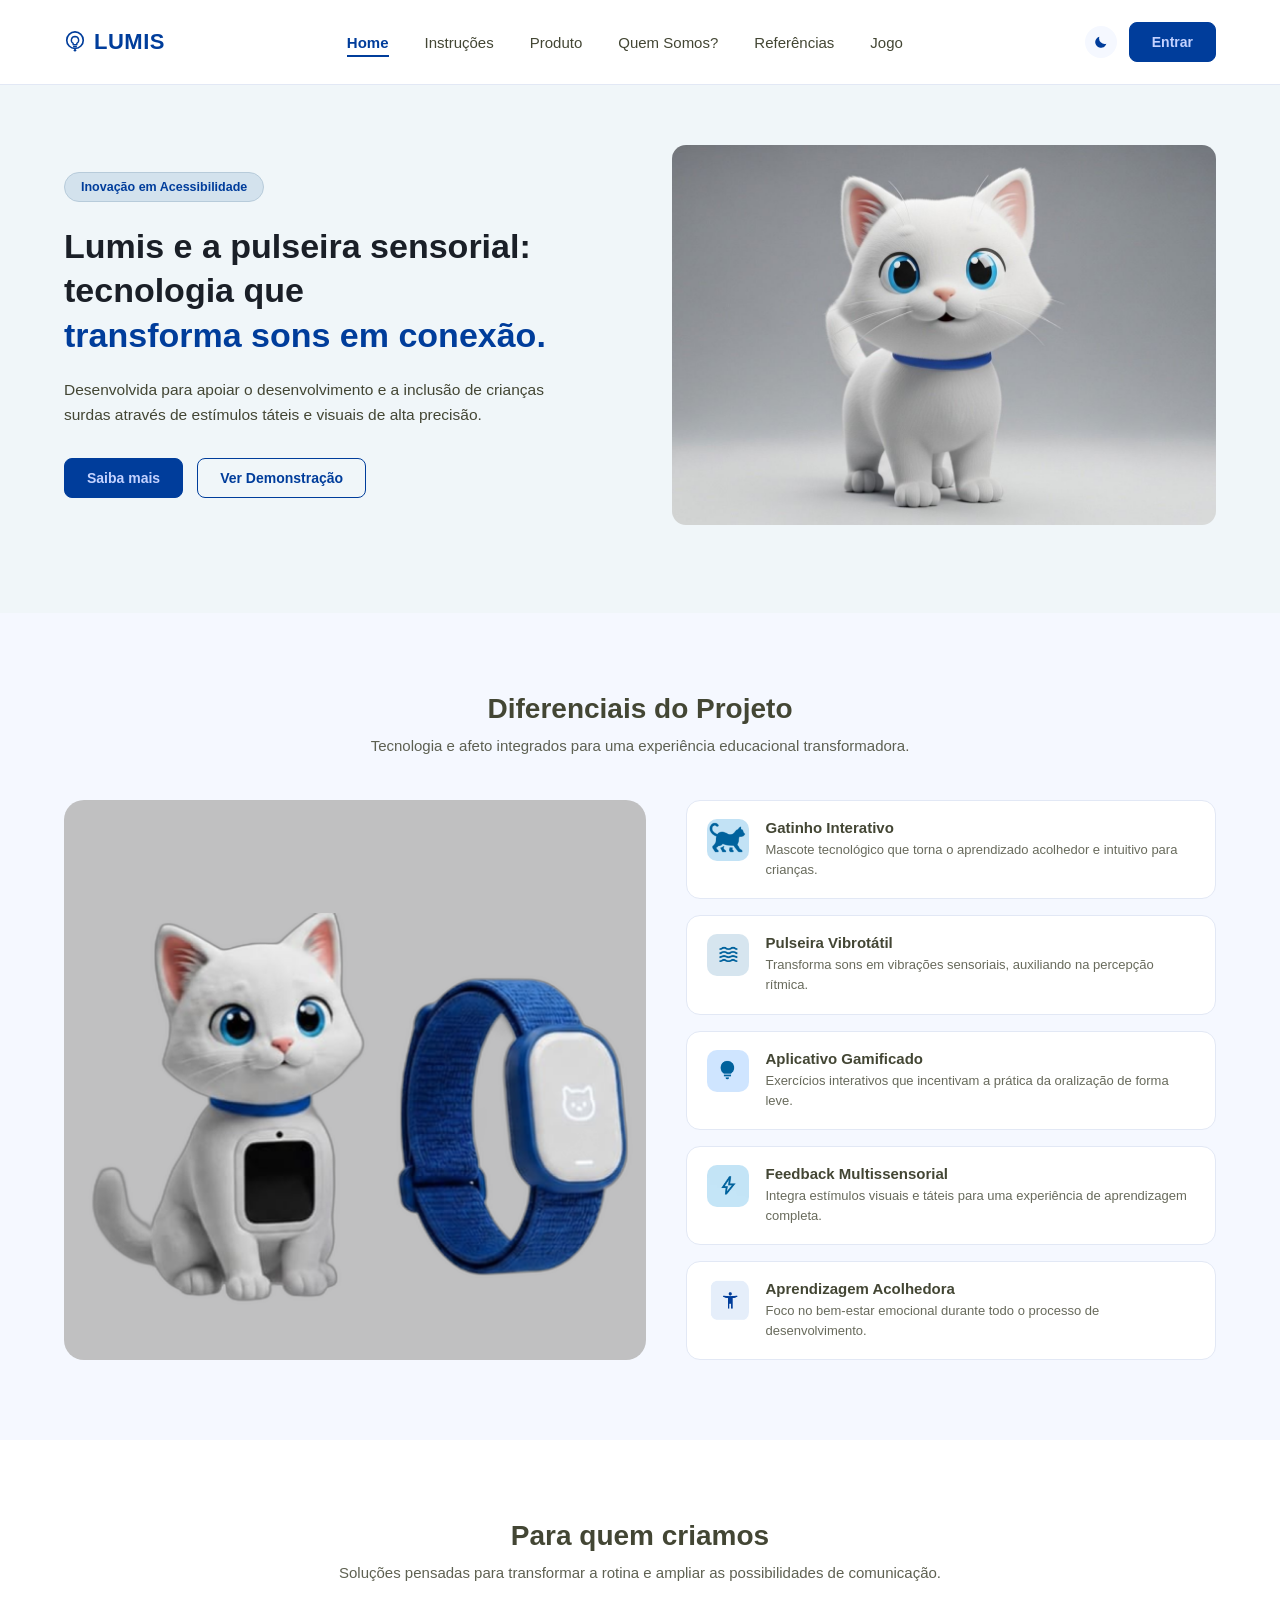
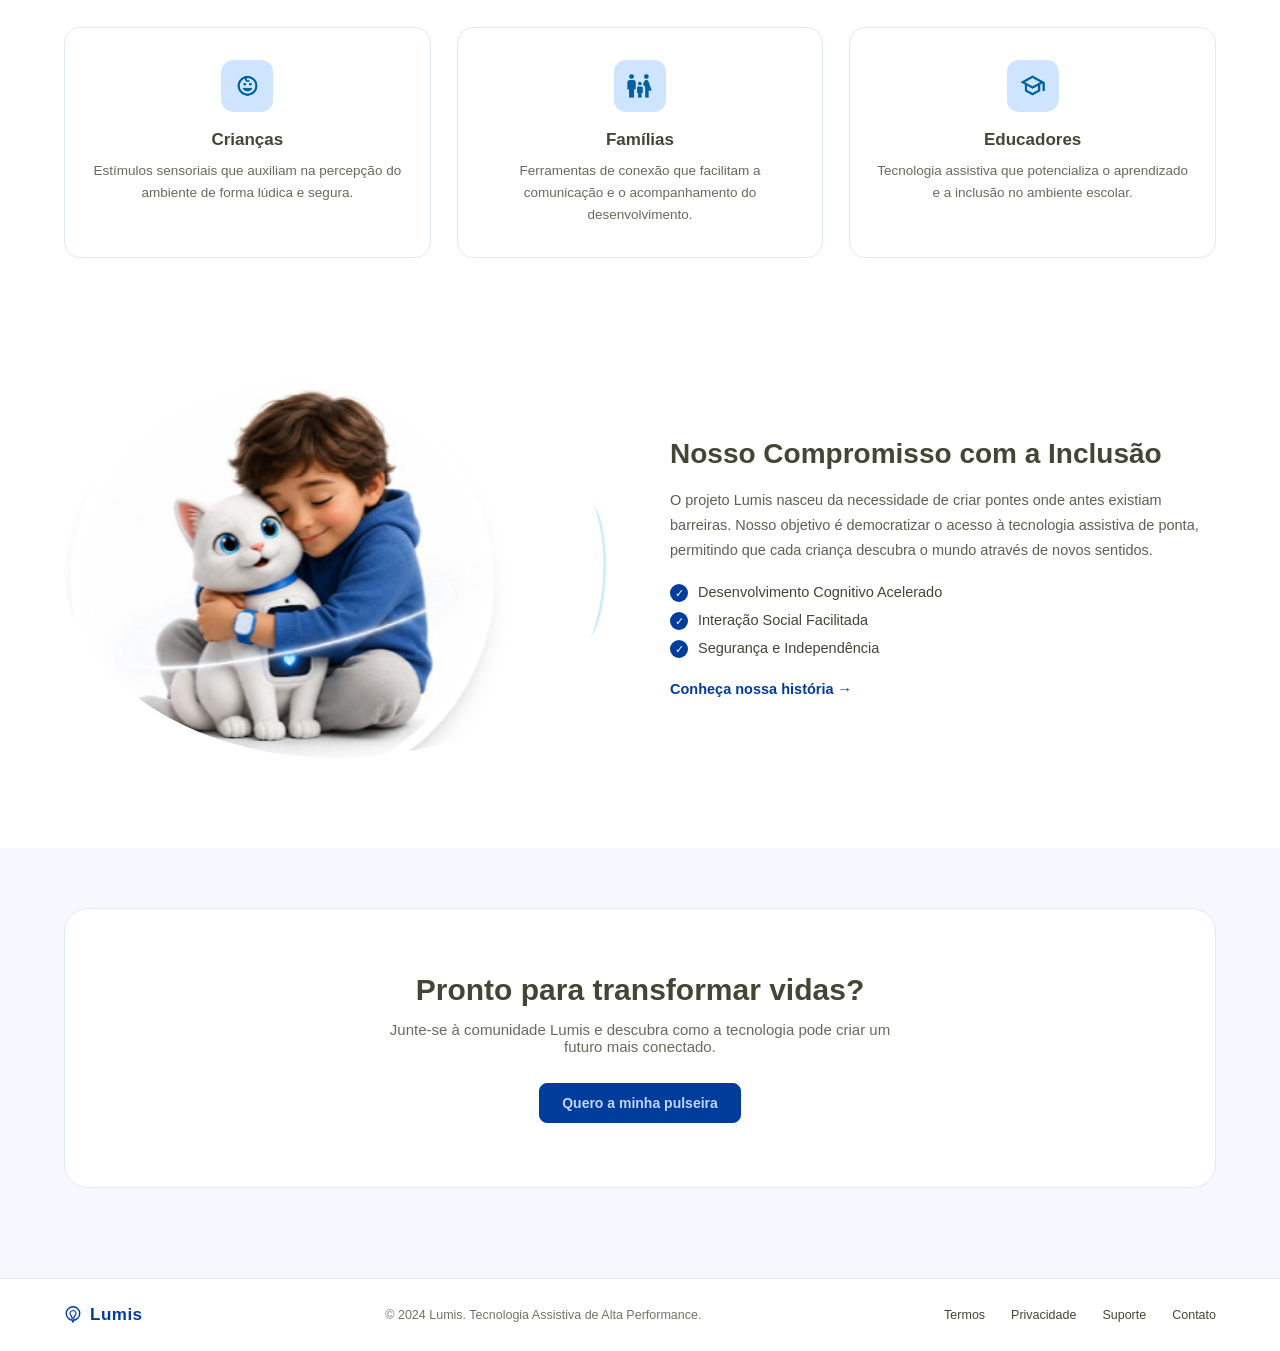
==== index.html @ ec19df39 "Criação da página de jogo na versão clara" ====
<!DOCTYPE html>
<html lang="pt-BR">
<head>
<meta charset="UTF-8">
<meta name="viewport" content="width=device-width, initial-scale=1.0">
<title>LUMIS — Home</title>
<link rel="stylesheet" href="style.css">
<script src="produto-claro.js"></script>
</head>
<body>
<div class="page">

  <nav>
    <a href="index.html" class="logo">
      <svg class="logo-pin" width="22" height="22" viewBox="0 0 24 24" fill="none" xmlns="http://www.w3.org/2000/svg">
        <circle cx="12" cy="10" r="9" stroke="currentColor" stroke-width="1.8"/>
        <path d="M12 6a4 4 0 0 0-2 7.46V15h4v-1.54A4 4 0 0 0 12 6z" stroke="currentColor" stroke-width="1.5" stroke-linejoin="round"/>
        <path d="M10.5 17h3" stroke="currentColor" stroke-width="1.5" stroke-linecap="round"/>
        <circle cx="12" cy="21" r="1.4" fill="currentColor"/>
      </svg>
      LUMIS
    </a>
    <ul class="nav-links">
      <li><a href="index.html" class="active">Home</a></li>
      <li><a href="./instrucoes-claro.html">Instruções</a></li>
      <li><a href="./produto-m-claro.html">Produto</a></li>
      <li><a href="./quem-somos-claro.html">Quem Somos?</a></li>
      <li><a href="./referencias-claro.html">Referências</a></li>
      <li><a href="./jogo-claro.html">Jogo</a></li>
    </ul>

    <div class="nav-actions">
      <a class="theme-toggle" href="index-escuro.html" aria-label="Ver versão escura">
        <svg width="16" height="16" viewBox="0 0 24 24" fill="none" xmlns="http://www.w3.org/2000/svg">
          <path d="M20 14.5A8.5 8.5 0 0 1 9.5 4a8.5 8.5 0 1 0 10.5 10.5Z" fill="currentColor"/>
        </svg>
      </a>

      <a href="#" class="btn btn-primary btn-desktop-only">Entrar</a>

      <!-- Botão hambúrguer — só aparece em telas mobile -->
      <button class="menu-btn" id="menuBtn" aria-label="Abrir menu">
        <span></span>
        <span></span>
        <span></span>
      </button>
    </div>
  </nav>

  <!-- HERO -->
  <section class="hero">
    <div class="hero-copy">
      <span class="badge">Inovação em Acessibilidade</span>
      <h1>Lumis e a pulseira sensorial: tecnologia que <br><span class="text-azul">transforma sons em conexão.</span></h1>
      <p>Desenvolvida para apoiar o desenvolvimento e a inclusão de crianças surdas através de estímulos táteis e visuais de alta precisão.</p>
      <div class="hero-actions">
        <a href="#" class="btn btn-primary">Saiba mais</a>
        <a href="#" class="btn btn-outline">Ver Demonstração</a>
      </div>
    </div>
    <div class="hero-image img-placeholder"><img src="./images/gato.jpeg" alt=""></div>
  </section>

  <!-- DIFERENCIAIS -->
  <section class="section-diferenciais">
    <div class="section-head">
      <h2>Diferenciais do Projeto</h2>
      <p>Tecnologia e afeto integrados para uma experiência educacional transformadora.</p>
    </div>
    <div class="diferenciais-grid">
      <div class="diferenciais-image img-placeholder"><img src="./images/gato-relogio-mais-fundo.png" alt=""></div>
      <div class="diferenciais-list">
        <div class="feature-card">
          <div class="feature-icon img-placeholder"><img src="./images/icone-gato.png" alt=""></div>
          <div>
            <h3>Gatinho Interativo</h3>
            <p>Mascote tecnológico que torna o aprendizado acolhedor e intuitivo para crianças.</p>
          </div>
        </div>
        <div class="feature-card">
          <div class="feature-icon img-placeholder"><img src="./images/icone-ondas.png" alt=""></div>
          <div>
            <h3>Pulseira Vibrotátil</h3>
            <p>Transforma sons em vibrações sensoriais, auxiliando na percepção rítmica.</p>
          </div>
        </div>
        <div class="feature-card">
          <div class="feature-icon img-placeholder"><img src="./images/icone-lampada.png" alt=""></div>
          <div>
            <h3>Aplicativo Gamificado</h3>
            <p>Exercícios interativos que incentivam a prática da oralização de forma leve.</p>
          </div>
        </div>
        <div class="feature-card">
          <div class="feature-icon img-placeholder"><img src="./images/icone-raio.png" alt=""></div>
          <div>
            <h3>Feedback Multissensorial</h3>
            <p>Integra estímulos visuais e táteis para uma experiência de aprendizagem completa.</p>
          </div>
        </div>
        <div class="feature-card">
          <div class="feature-icon img-placeholder"><img src="./images/pessoa" alt=""></div>
          <div>
            <h3>Aprendizagem Acolhedora</h3>
            <p>Foco no bem-estar emocional durante todo o processo de desenvolvimento.</p>
          </div>
        </div>
      </div>
    </div>
  </section>

  <!-- PARA QUEM CRIAMOS -->
  <section class="section-audiencia">
    <div class="section-head">
      <h2>Para quem criamos</h2>
      <p>Soluções pensadas para transformar a rotina e ampliar as possibilidades de comunicação.</p>
    </div>
    <div class="audiencia-grid">
      <div class="audiencia-card">
        <div class="audiencia-icon img-placeholder"><img src="./images/icone-bebe.png" alt=""></div>
        <h3>Crianças</h3>
        <p>Estímulos sensoriais que auxiliam na percepção do ambiente de forma lúdica e segura.</p>
      </div>
      <div class="audiencia-card">
        <div class="audiencia-icon img-placeholder"><img src="./images/icone-familia.png" alt=""></div>
        <h3>Famílias</h3>
        <p>Ferramentas de conexão que facilitam a comunicação e o acompanhamento do desenvolvimento.</p>
      </div>
      <div class="audiencia-card">
        <div class="audiencia-icon img-placeholder"><img src="./images/icone-formatura.png" alt=""></div>
        <h3>Educadores</h3>
        <p>Tecnologia assistiva que potencializa o aprendizado e a inclusão no ambiente escolar.</p>
      </div>
    </div>
  </section>

  <!-- COMPROMISSO -->
  <section class="section-compromisso">
    <div class="compromisso-image img-placeholder"><img src="./images/crianca-gato-robo.png" alt=""></div>
    <div class="compromisso-copy">
      <h2>Nosso Compromisso com a Inclusão</h2>
      <p>O projeto Lumis nasceu da necessidade de criar pontes onde antes existiam barreiras. Nosso objetivo é democratizar o acesso à tecnologia assistiva de ponta, permitindo que cada criança descubra o mundo através de novos sentidos.</p>
      <ul class="checklist">
        <li>Desenvolvimento Cognitivo Acelerado</li>
        <li>Interação Social Facilitada</li>
        <li>Segurança e Independência</li>
      </ul>
      <a href="#" class="link-seta">Conheça nossa história →</a>
    </div>
  </section>

  <!-- CTA -->
  <section class="section-cta-wrap">
    <div class="cta-card">
      <h2>Pronto para transformar vidas?</h2>
      <p>Junte-se à comunidade Lumis e descubra como a tecnologia pode criar um futuro mais conectado.</p>
      <a href="#" class="btn btn-primary">Quero a minha pulseira</a>
    </div>
  </section>

  <footer>
    <div class="footer-left">
      <div class="logo">
        <svg class="logo-pin" width="18" height="18" viewBox="0 0 24 24" fill="none" xmlns="http://www.w3.org/2000/svg">
          <circle cx="12" cy="10" r="9" stroke="currentColor" stroke-width="1.8"/>
          <path d="M12 6a4 4 0 0 0-2 7.46V15h4v-1.54A4 4 0 0 0 12 6z" stroke="currentColor" stroke-width="1.5" stroke-linejoin="round"/>
          <path d="M10.5 17h3" stroke="currentColor" stroke-width="1.5" stroke-linecap="round"/>
          <circle cx="12" cy="21" r="1.4" fill="currentColor"/>
        </svg>
        Lumis
      </div>
    </div>
    <div class="footer-center">© 2024 Lumis. Tecnologia Assistiva de Alta Performance.</div>
    <ul class="footer-links">
      <li><a href="#">Termos</a></li>
      <li><a href="#">Privacidade</a></li>
      <li><a href="#">Suporte</a></li>
      <li><a href="#">Contato</a></li>
    </ul>
  </footer>

  <!-- ===== MENU MOBILE (DRAWER) — só é usado/visível em telas estreitas ===== -->
  <div class="drawer-overlay" id="drawerOverlay">
    <aside class="drawer">
      <div class="drawer-header">
        <div class="logo">
          <svg class="logo-pin" width="20" height="20" viewBox="0 0 24 24" fill="none" xmlns="http://www.w3.org/2000/svg">
            <circle cx="12" cy="10" r="9" stroke="currentColor" stroke-width="1.8"/>
            <path d="M12 6a4 4 0 0 0-2 7.46V15h4v-1.54A4 4 0 0 0 12 6z" stroke="currentColor" stroke-width="1.5" stroke-linejoin="round"/>
            <path d="M10.5 17h3" stroke="currentColor" stroke-width="1.5" stroke-linecap="round"/>
            <circle cx="12" cy="21" r="1.4" fill="currentColor"/>
          </svg>
          LUMIS
        </div>
        <button class="drawer-close" id="drawerClose" aria-label="Fechar menu">
          <svg width="18" height="18" viewBox="0 0 24 24" fill="none" xmlns="http://www.w3.org/2000/svg">
            <path d="M6 6l12 12M18 6L6 18" stroke="currentColor" stroke-width="2" stroke-linecap="round"/>
          </svg>
        </button>
      </div>

      <nav class="drawer-nav">
        <a href="index.html" class="drawer-link active">
          <span class="drawer-icon"><svg width="18" height="18" viewBox="0 0 24 24" fill="none" xmlns="http://www.w3.org/2000/svg">
            <path d="M3 11l9-7 9 7" stroke="currentColor" stroke-width="1.6" stroke-linecap="round" stroke-linejoin="round"/>
            <path d="M5 10v9a1 1 0 0 0 1 1h4v-6h4v6h4a1 1 0 0 0 1-1v-9" stroke="currentColor" stroke-width="1.6" stroke-linecap="round" stroke-linejoin="round"/>
          </svg></span>
          <span class="drawer-text">Home</span>
        </a>
        <a href="./instrucoes-claro.html" class="drawer-link">
          <span class="drawer-icon"><svg width="18" height="18" viewBox="0 0 24 24" fill="none" xmlns="http://www.w3.org/2000/svg">
            <path d="M14.5 2H6a2 2 0 0 0-2 2v16a2 2 0 0 0 2 2h12a2 2 0 0 0 2-2V7.5z" stroke="currentColor" stroke-width="1.6" stroke-linecap="round" stroke-linejoin="round"/>
            <path d="M14 2v6h6" stroke="currentColor" stroke-width="1.6" stroke-linecap="round" stroke-linejoin="round"/>
            <path d="M8 13h8M8 17h8" stroke="currentColor" stroke-width="1.6" stroke-linecap="round"/>
          </svg></span>
          <span class="drawer-text">Instruções</span>
        </a>
        <a href="./produto-m-claro.html" class="drawer-link">
          <span class="drawer-icon"><svg width="18" height="18" viewBox="0 0 24 24" fill="none" xmlns="http://www.w3.org/2000/svg">
            <path d="M21 8l-9-5-9 5 9 5 9-5z" stroke="currentColor" stroke-width="1.6" stroke-linecap="round" stroke-linejoin="round"/>
            <path d="M3 8v8l9 5 9-5V8" stroke="currentColor" stroke-width="1.6" stroke-linecap="round" stroke-linejoin="round"/>
            <path d="M12 13v8" stroke="currentColor" stroke-width="1.6" stroke-linecap="round"/>
          </svg></span>
          <span class="drawer-text">Produto</span>
        </a>
        <a href="./quem-somos-claro.html" class="drawer-link">
          <span class="drawer-icon"><svg width="18" height="18" viewBox="0 0 24 24" fill="none" xmlns="http://www.w3.org/2000/svg">
            <circle cx="9" cy="8" r="3" stroke="currentColor" stroke-width="1.6"/>
            <path d="M3.5 20a5.5 5.5 0 0 1 11 0" stroke="currentColor" stroke-width="1.6" stroke-linecap="round"/>
            <path d="M16 8.5a2.5 2.5 0 1 0 0-5" stroke="currentColor" stroke-width="1.6" stroke-linecap="round"/>
            <path d="M15 13.2c2.4.4 4.2 1.8 4.5 4.3" stroke="currentColor" stroke-width="1.6" stroke-linecap="round"/>
          </svg></span>
          <span class="drawer-text">Quem somos?</span>
        </a>
        <a href="./referencias-claro.html" class="drawer-link">
          <span class="drawer-icon"><svg width="18" height="18" viewBox="0 0 24 24" fill="none" xmlns="http://www.w3.org/2000/svg">
            <path d="M12 6c-1.8-1.2-4.2-1.5-6-1v13c1.8-.5 4.2-.2 6 1 1.8-1.2 4.2-1.5 6-1V5c-1.8-.5-4.2-.2-6 1z" stroke="currentColor" stroke-width="1.6" stroke-linejoin="round"/>
            <path d="M12 6v13" stroke="currentColor" stroke-width="1.6"/>
          </svg></span>
          <span class="drawer-text">Referências</span>
        </a>
        <a href="./jogo-claro.html" class="drawer-link">
          <span class="drawer-icon"><svg width="18" height="18" viewBox="0 0 24 24" fill="none" xmlns="http://www.w3.org/2000/svg">
            <path d="M17.32 5H6.68a4 4 0 0 0-3.978 3.59c-.006.052-.01.101-.017.152C2.604 9.416 2 14.456 2 16a3 3 0 0 0 3 3c1 0 1.5-.5 2-1l1.414-1.414A2 2 0 0 1 9.828 16h4.344a2 2 0 0 1 1.414.586L17 18c.5.5 1 1 2 1a3 3 0 0 0 3-3c0-1.545-.604-6.584-.685-7.258-.007-.05-.011-.1-.017-.151A4 4 0 0 0 17.32 5z" stroke="currentColor" stroke-width="1.6" stroke-linecap="round" stroke-linejoin="round"/>
            <path d="M6 12h4M8 10v4" stroke="currentColor" stroke-width="1.6" stroke-linecap="round"/>
            <circle cx="15" cy="13" r="0.8" fill="currentColor"/>
            <circle cx="18" cy="11" r="0.8" fill="currentColor"/>
          </svg></span>
          <span class="drawer-text">Jogo</span>
        </a>
      </nav>

      <div class="drawer-footer">
        <a href="#" class="drawer-link drawer-entrar">
          <span class="drawer-icon"><svg width="18" height="18" viewBox="0 0 24 24" fill="none" xmlns="http://www.w3.org/2000/svg">
            <path d="M13 4h5a2 2 0 0 1 2 2v12a2 2 0 0 1-2 2h-5" stroke="currentColor" stroke-width="1.6" stroke-linecap="round" stroke-linejoin="round"/>
            <path d="M11 8l4 4-4 4M15 12H3" stroke="currentColor" stroke-width="1.6" stroke-linecap="round" stroke-linejoin="round"/>
          </svg></span>
          <span class="drawer-text">Entrar</span>
        </a>
      </div>
    </aside>
  </div>

</div>

<script src="home-claro.js"></script>
</body>
</html>
---- style.css ----
:root{
  --azul: #003D9B;
  --azul-hero: #00629D;
  --cinza: #434634;
  --preto: #1A1F27;
  --branco: #FFFFFF;
  --azul-claro: #C4D2FF;
  --bg-suave: #F5F8FF;
  --bg-badge: #D3E2ED;
  --borda: #E2E8F5;
}

* { box-sizing: border-box; margin: 0; padding: 0; }

body {
  font-family: 'Segoe UI', 'Helvetica Neue', Arial, sans-serif;
  color: var(--cinza);
  background: var(--branco);
  -webkit-font-smoothing: antialiased;
}

.header-actions { display: flex; align-items: center; gap: 10px; }

.theme-toggle {
  width: 32px;
  height: 32px;
  border-radius: 50%;
  background: var(--bg-suave);
  color: var(--azul);
  display: flex;
  align-items: center;
  justify-content: center;
  transition: transform 0.15s ease, background 0.15s ease;
}
.theme-toggle:hover { background: var(--bg-badge); }
.theme-toggle:active { transform: scale(0.92); }

.page { max-width: 1440px; margin: 0 auto; }

a { text-decoration: none; color: inherit; }

/* ---------- NAV ---------- */
nav {
  display: flex;
  align-items: center;
  justify-content: space-between;
  padding: 22px 64px;
  border-bottom: 1px solid var(--borda);
}
.logo {
  display: flex;
  align-items: center;
  gap: 8px;
  font-size: 22px;
  font-weight: 800;
  color: var(--azul);
  letter-spacing: 0.5px;
}
.logo-pin { color: var(--azul); flex-shrink: 0; }
.nav-links {
  display: flex;
  gap: 36px;
  list-style: none;
  font-size: 15px;
  color: var(--cinza);
}
.nav-links li a { padding-bottom: 4px; }
.nav-links li a.active {
  color: var(--azul);
  border-bottom: 2px solid var(--azul);
  font-weight: 600;
}

.nav-actions { display: flex; align-items: center; gap: 12px; }

.btn {
  display: inline-block;
  padding: 11px 22px;
  border-radius: 8px;
  font-size: 14px;
  font-weight: 600;
  cursor: pointer;
  border: 1.5px solid var(--azul);
  transition: opacity .15s ease;
}
.btn:hover { opacity: .85; }
.btn-primary { background: var(--azul); color: var(--azul-claro); }
.btn-outline { background: transparent; color: var(--azul); }

/* ---------- BOTÃO HAMBÚRGUER (mobile) ---------- */
.menu-btn {
  display: none;
  width: 36px;
  height: 36px;
  background: transparent;
  border: none;
  cursor: pointer;
  flex-direction: column;
  align-items: center;
  justify-content: center;
  gap: 4px;
}
.menu-btn span { width: 22px; height: 2px; background: var(--cinza); border-radius: 2px; }

/* ---------- IMAGE PLACEHOLDER ---------- */
.img-placeholder {
  background: repeating-linear-gradient(
    45deg, #EEF2FB, #EEF2FB 10px, #E4E9F7 10px, #E4E9F7 20px
  );
  border: 1.5px dashed #B8C4E6;
  border-radius: 14px;
  display: flex;
  align-items: center;
  justify-content: center;
  color: #8496C4;
  font-size: 13px;
  font-weight: 600;
  text-align: center;
  padding: 10px;
}
.img-placeholder:has(img) { border: none; background: none; padding: 0; }
.img-placeholder img {
  width: 100%;
  height: 100%;
  object-fit: cover;
  border-radius: inherit;
  display: block;
}

/* ---------- HERO ---------- */
.hero {
  display: flex;
  align-items: center;
  gap: 64px;
  padding: 60px 64px 88px;
  background: color-mix(in srgb, var(--azul-hero) 6%, white);
}
.hero-copy { flex: 1; }
.badge {
  display: inline-block;
  background: var(--bg-badge);
  color: var(--azul);
  border: 1px solid #B7CBDA;
  font-size: 12.5px;
  font-weight: 600;
  padding: 7px 16px;
  border-radius: 999px;
  margin-bottom: 22px;
}
.hero-copy h1 {
  font-size: 34px;
  line-height: 1.3;
  color: var(--preto);
  font-weight: 800;
  margin-bottom: 20px;
}
.hero-copy h1 .text-azul { color: var(--azul); }
.hero-copy p {
  font-size: 15.5px;
  line-height: 1.65;
  color: var(--cinza);
  max-width: 480px;
  margin-bottom: 30px;
}
.hero-actions { display: flex; gap: 14px; }
.hero-image { flex: 1; height: 380px; }

/* ---------- SECTION HEAD (shared) ---------- */
.section-head { text-align: center; max-width: 620px; margin: 0 auto 46px; }
.section-head h2 {
  font-size: 28px;
  font-weight: 800;
  color: var(--cinza);
  margin-bottom: 12px;
}
.section-head p { font-size: 15px; color: var(--cinza); opacity: .85; }

/* ---------- DIFERENCIAIS ---------- */
.section-diferenciais { padding: 80px 64px; background: var(--bg-suave); }
.diferenciais-grid {
  display: grid;
  grid-template-columns: 1.1fr 1fr;
  gap: 40px;
  align-items: stretch;
}
.diferenciais-image { border-radius: 20px; min-height: 480px; }
.diferenciais-list { display: flex; flex-direction: column; gap: 16px; }
.feature-card {
  display: flex;
  gap: 16px;
  align-items: flex-start;
  background: var(--branco);
  border: 1px solid var(--borda);
  border-radius: 14px;
  padding: 18px 20px;
}
.feature-icon {
  width: 42px;
  height: 42px;
  border-radius: 10px;
  flex-shrink: 0;
  font-size: 8px;
}
.feature-card h3 { font-size: 15px; color: var(--cinza); font-weight: 700; margin-bottom: 4px; }
.feature-card p { font-size: 13px; color: var(--cinza); opacity: .8; line-height: 1.55; }

/* ---------- AUDIENCIA ---------- */
.section-audiencia { padding: 80px 64px; }
.audiencia-grid {
  display: grid;
  grid-template-columns: repeat(3, 1fr);
  gap: 26px;
}
.audiencia-card {
  border: 1px solid var(--borda);
  border-radius: 16px;
  padding: 32px 26px;
  text-align: center;
}
.audiencia-icon {
  width: 52px;
  height: 52px;
  border-radius: 12px;
  margin: 0 auto 18px;
  font-size: 8px;
}
.audiencia-card h3 { font-size: 17px; color: var(--cinza); font-weight: 700; margin-bottom: 10px; }
.audiencia-card p { font-size: 13.5px; color: var(--cinza); opacity: .8; line-height: 1.6; }

/* ---------- COMPROMISSO ---------- */
.section-compromisso {
  display: flex;
  align-items: center;
  gap: 60px;
  padding: 40px 64px 90px;
}
.compromisso-image {
  flex: 1;
  height: 380px;
  border-radius: 50%;
}
.compromisso-copy { flex: 1; }
.compromisso-copy h2 {
  font-size: 28px;
  font-weight: 800;
  color: var(--cinza);
  margin-bottom: 18px;
}
.compromisso-copy p {
  font-size: 14.5px;
  line-height: 1.7;
  color: var(--cinza);
  opacity: .85;
  margin-bottom: 22px;
}
.checklist { list-style: none; margin-bottom: 24px; }
.checklist li {
  position: relative;
  padding-left: 28px;
  margin-bottom: 12px;
  font-size: 14.5px;
  color: var(--cinza);
}
.checklist li::before {
  content: "✓";
  position: absolute;
  left: 0;
  top: 0;
  width: 18px;
  height: 18px;
  border-radius: 50%;
  background: var(--azul);
  color: var(--branco);
  font-size: 11px;
  display: flex;
  align-items: center;
  justify-content: center;
}
.link-seta { color: var(--azul); font-weight: 700; font-size: 14.5px; }

/* ---------- CTA ---------- */
.section-cta-wrap { padding: 60px 64px 90px; background: var(--bg-suave); }
.cta-card {
  background: var(--branco);
  border: 1px solid var(--borda);
  border-radius: 24px;
  text-align: center;
  padding: 64px 40px;
}
.cta-card h2 { font-size: 30px; font-weight: 800; color: var(--cinza); margin-bottom: 14px; }
.cta-card p { font-size: 15px; color: var(--cinza); opacity: .8; max-width: 520px; margin: 0 auto 28px; }

/* ---------- FOOTER ---------- */
footer {
  border-top: 1px solid var(--borda);
  padding: 26px 64px;
  display: flex;
  justify-content: space-between;
  align-items: center;
  flex-wrap: wrap;
  gap: 12px;
}
.footer-left .logo { font-size: 17px; }
.footer-center { font-size: 12.5px; color: var(--cinza); opacity: .75; }
.footer-links { display: flex; gap: 26px; list-style: none; font-size: 12.5px; color: var(--cinza); }

/* ---------- MENU MOBILE (DRAWER) ---------- */
.drawer-overlay {
  display: none;
  position: fixed;
  inset: 0;
  background: rgba(20, 25, 40, 0.55);
  backdrop-filter: blur(2px);
  z-index: 100;
  opacity: 0;
  pointer-events: none;
  transition: opacity .25s ease;
}
.drawer-overlay.open { opacity: 1; pointer-events: auto; }

.drawer {
  position: absolute;
  top: 0;
  right: 0;
  height: 100%;
  width: 78%;
  max-width: 320px;
  background: var(--branco);
  box-shadow: -8px 0 24px rgba(0, 20, 60, 0.12);
  display: flex;
  flex-direction: column;
  padding: 20px 20px 28px;
  transform: translateX(100%);
  transition: transform .28s ease;
}
.drawer-overlay.open .drawer { transform: translateX(0); }

.drawer-header {
  display: flex;
  align-items: center;
  justify-content: space-between;
  padding-bottom: 18px;
  margin-bottom: 8px;
  border-bottom: 1px solid var(--borda);
}
.drawer-header .logo { font-size: 17px; }

.drawer-close { background: none; border: none; color: #6B7086; padding: 4px; cursor: pointer; display: flex; }

.drawer-nav { display: table; width: 100%; border-collapse: separate; border-spacing: 0 2px; padding-top: 4px; }

.drawer-link {
  display: table-row;
  font-size: 14.5px;
  font-weight: 500;
  color: #3A3F52;
  cursor: pointer;
  transition: background .15s ease;
}
.drawer-icon {
  display: table-cell;
  width: 20px;
  vertical-align: middle;
  padding: 10px 0 10px 10px;
  border-top-left-radius: 8px;
  border-bottom-left-radius: 8px;
}
.drawer-text {
  display: table-cell;
  vertical-align: middle;
  padding: 10px 10px 10px 12px;
  border-top-right-radius: 8px;
  border-bottom-right-radius: 8px;
}
.drawer-icon svg {
  color: #7C8296;
  width: 18px;
  height: 18px;
  display: block;
}
.drawer-link:hover .drawer-icon,
.drawer-link:hover .drawer-text { background: var(--bg-suave); }
.drawer-link.active .drawer-icon,
.drawer-link.active .drawer-text {
  background: var(--bg-suave);
  color: var(--azul);
  font-weight: 700;
}
.drawer-link.active .drawer-icon svg { color: var(--azul); }

.drawer-footer { margin-top: auto; padding-top: 14px; border-top: 1px solid var(--borda); }
.drawer-entrar .drawer-text, .drawer-entrar .drawer-icon svg { color: var(--azul); font-weight: 700; }

@media (max-width: 900px) {
  .hero { flex-direction: column; padding: 40px 24px; }
  nav, .section-diferenciais, .section-audiencia, .section-compromisso, .section-cta-wrap, footer { padding-left: 24px; padding-right: 24px; }
  .diferenciais-grid { grid-template-columns: 1fr; }
  .audiencia-grid { grid-template-columns: 1fr; }
  .section-compromisso { flex-direction: column; }
  footer { flex-direction: column; text-align: center; }

  .nav-links { display: none; }
  .btn-desktop-only { display: none; }
  .menu-btn { display: flex; }
  .drawer-overlay { display: block; }
}
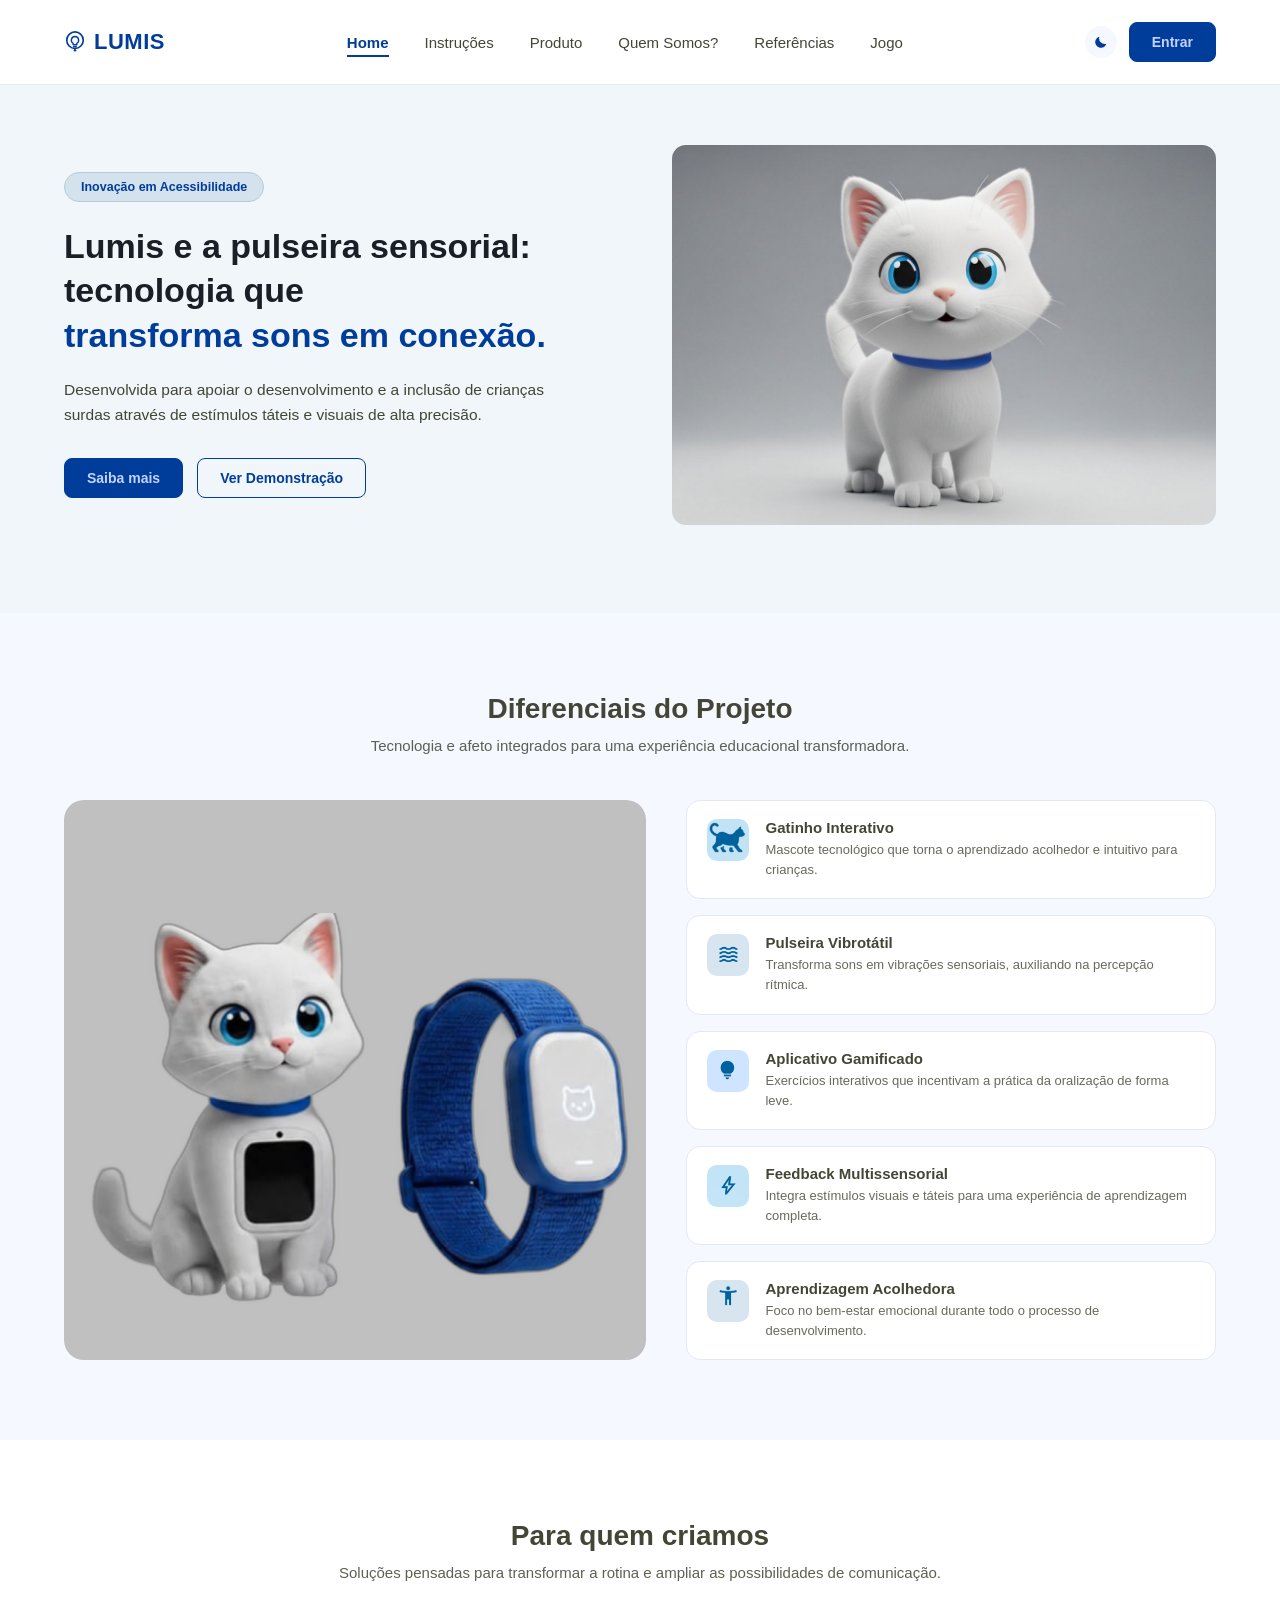
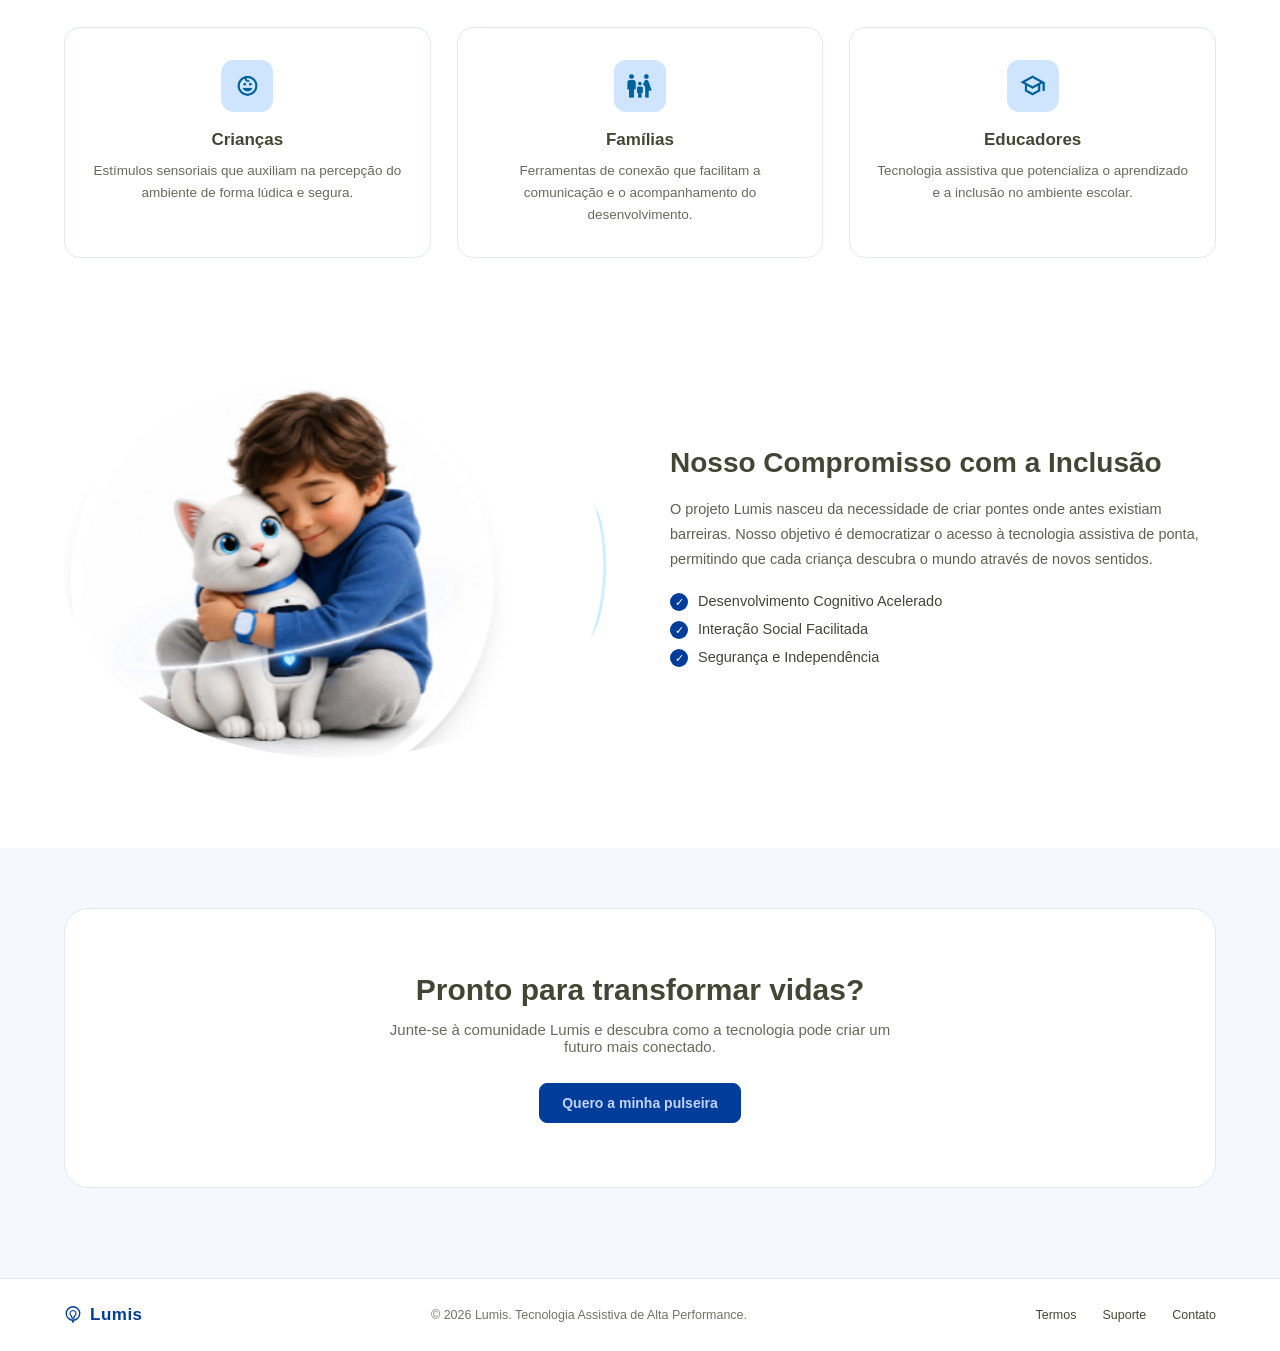
==== commit a82bd157: "adição de links nos footers" ====
--- a/index.html
+++ b/index.html
@@ -6,12 +6,13 @@
 <title>LUMIS — Home</title>
 <link rel="stylesheet" href="style.css">
 <script src="produto-claro.js"></script>
+
 </head>
 <body>
 <div class="page">
 
   <nav>
-    <a href="index.html" class="logo">
+    <div class="logo">
       <svg class="logo-pin" width="22" height="22" viewBox="0 0 24 24" fill="none" xmlns="http://www.w3.org/2000/svg">
         <circle cx="12" cy="10" r="9" stroke="currentColor" stroke-width="1.8"/>
         <path d="M12 6a4 4 0 0 0-2 7.46V15h4v-1.54A4 4 0 0 0 12 6z" stroke="currentColor" stroke-width="1.5" stroke-linejoin="round"/>
@@ -19,7 +20,7 @@
         <circle cx="12" cy="21" r="1.4" fill="currentColor"/>
       </svg>
       LUMIS
-    </a>
+    </div>
     <ul class="nav-links">
       <li><a href="index.html" class="active">Home</a></li>
       <li><a href="./instrucoes-claro.html">Instruções</a></li>
@@ -99,7 +100,7 @@
           </div>
         </div>
         <div class="feature-card">
-          <div class="feature-icon img-placeholder"><img src="./images/pessoa" alt=""></div>
+          <div class="feature-icon img-placeholder"><img src="./images/icone-pessoa.png" alt=""></div>
           <div>
             <h3>Aprendizagem Acolhedora</h3>
             <p>Foco no bem-estar emocional durante todo o processo de desenvolvimento.</p>
@@ -145,7 +146,6 @@
         <li>Interação Social Facilitada</li>
         <li>Segurança e Independência</li>
       </ul>
-      <a href="#" class="link-seta">Conheça nossa história →</a>
     </div>
   </section>
 
@@ -170,12 +170,11 @@
         Lumis
       </div>
     </div>
-    <div class="footer-center">© 2024 Lumis. Tecnologia Assistiva de Alta Performance.</div>
+    <div class="footer-center">© 2026 Lumis. Tecnologia Assistiva de Alta Performance.</div>
     <ul class="footer-links">
-      <li><a href="#">Termos</a></li>
-      <li><a href="#">Privacidade</a></li>
-      <li><a href="#">Suporte</a></li>
-      <li><a href="#">Contato</a></li>
+      <li><a href="./referencias-claro.html">Termos</a></li>
+      <li><a href="./quem-somos-claro.html#fale-conosco">Suporte</a></li>
+      <li><a href="./quem-somos-claro.html">Contato</a></li>
     </ul>
   </footer>
 
@@ -223,7 +222,7 @@
           </svg></span>
           <span class="drawer-text">Produto</span>
         </a>
-        <a href="./quem-somos-claro.html" class="drawer-link">
+        <a href="#" class="drawer-link">
           <span class="drawer-icon"><svg width="18" height="18" viewBox="0 0 24 24" fill="none" xmlns="http://www.w3.org/2000/svg">
             <circle cx="9" cy="8" r="3" stroke="currentColor" stroke-width="1.6"/>
             <path d="M3.5 20a5.5 5.5 0 0 1 11 0" stroke="currentColor" stroke-width="1.6" stroke-linecap="round"/>
@@ -232,14 +231,14 @@
           </svg></span>
           <span class="drawer-text">Quem somos?</span>
         </a>
-        <a href="./referencias-claro.html" class="drawer-link">
+        <a href="#" class="drawer-link">
           <span class="drawer-icon"><svg width="18" height="18" viewBox="0 0 24 24" fill="none" xmlns="http://www.w3.org/2000/svg">
             <path d="M12 6c-1.8-1.2-4.2-1.5-6-1v13c1.8-.5 4.2-.2 6 1 1.8-1.2 4.2-1.5 6-1V5c-1.8-.5-4.2-.2-6 1z" stroke="currentColor" stroke-width="1.6" stroke-linejoin="round"/>
             <path d="M12 6v13" stroke="currentColor" stroke-width="1.6"/>
           </svg></span>
           <span class="drawer-text">Referências</span>
         </a>
-        <a href="./jogo-claro.html" class="drawer-link">
+        <a href="#" class="drawer-link">
           <span class="drawer-icon"><svg width="18" height="18" viewBox="0 0 24 24" fill="none" xmlns="http://www.w3.org/2000/svg">
             <path d="M17.32 5H6.68a4 4 0 0 0-3.978 3.59c-.006.052-.01.101-.017.152C2.604 9.416 2 14.456 2 16a3 3 0 0 0 3 3c1 0 1.5-.5 2-1l1.414-1.414A2 2 0 0 1 9.828 16h4.344a2 2 0 0 1 1.414.586L17 18c.5.5 1 1 2 1a3 3 0 0 0 3-3c0-1.545-.604-6.584-.685-7.258-.007-.05-.011-.1-.017-.151A4 4 0 0 0 17.32 5z" stroke="currentColor" stroke-width="1.6" stroke-linecap="round" stroke-linejoin="round"/>
             <path d="M6 12h4M8 10v4" stroke="currentColor" stroke-width="1.6" stroke-linecap="round"/>
@@ -264,6 +263,5 @@
 
 </div>
 
-<script src="home-claro.js"></script>
 </body>
 </html>
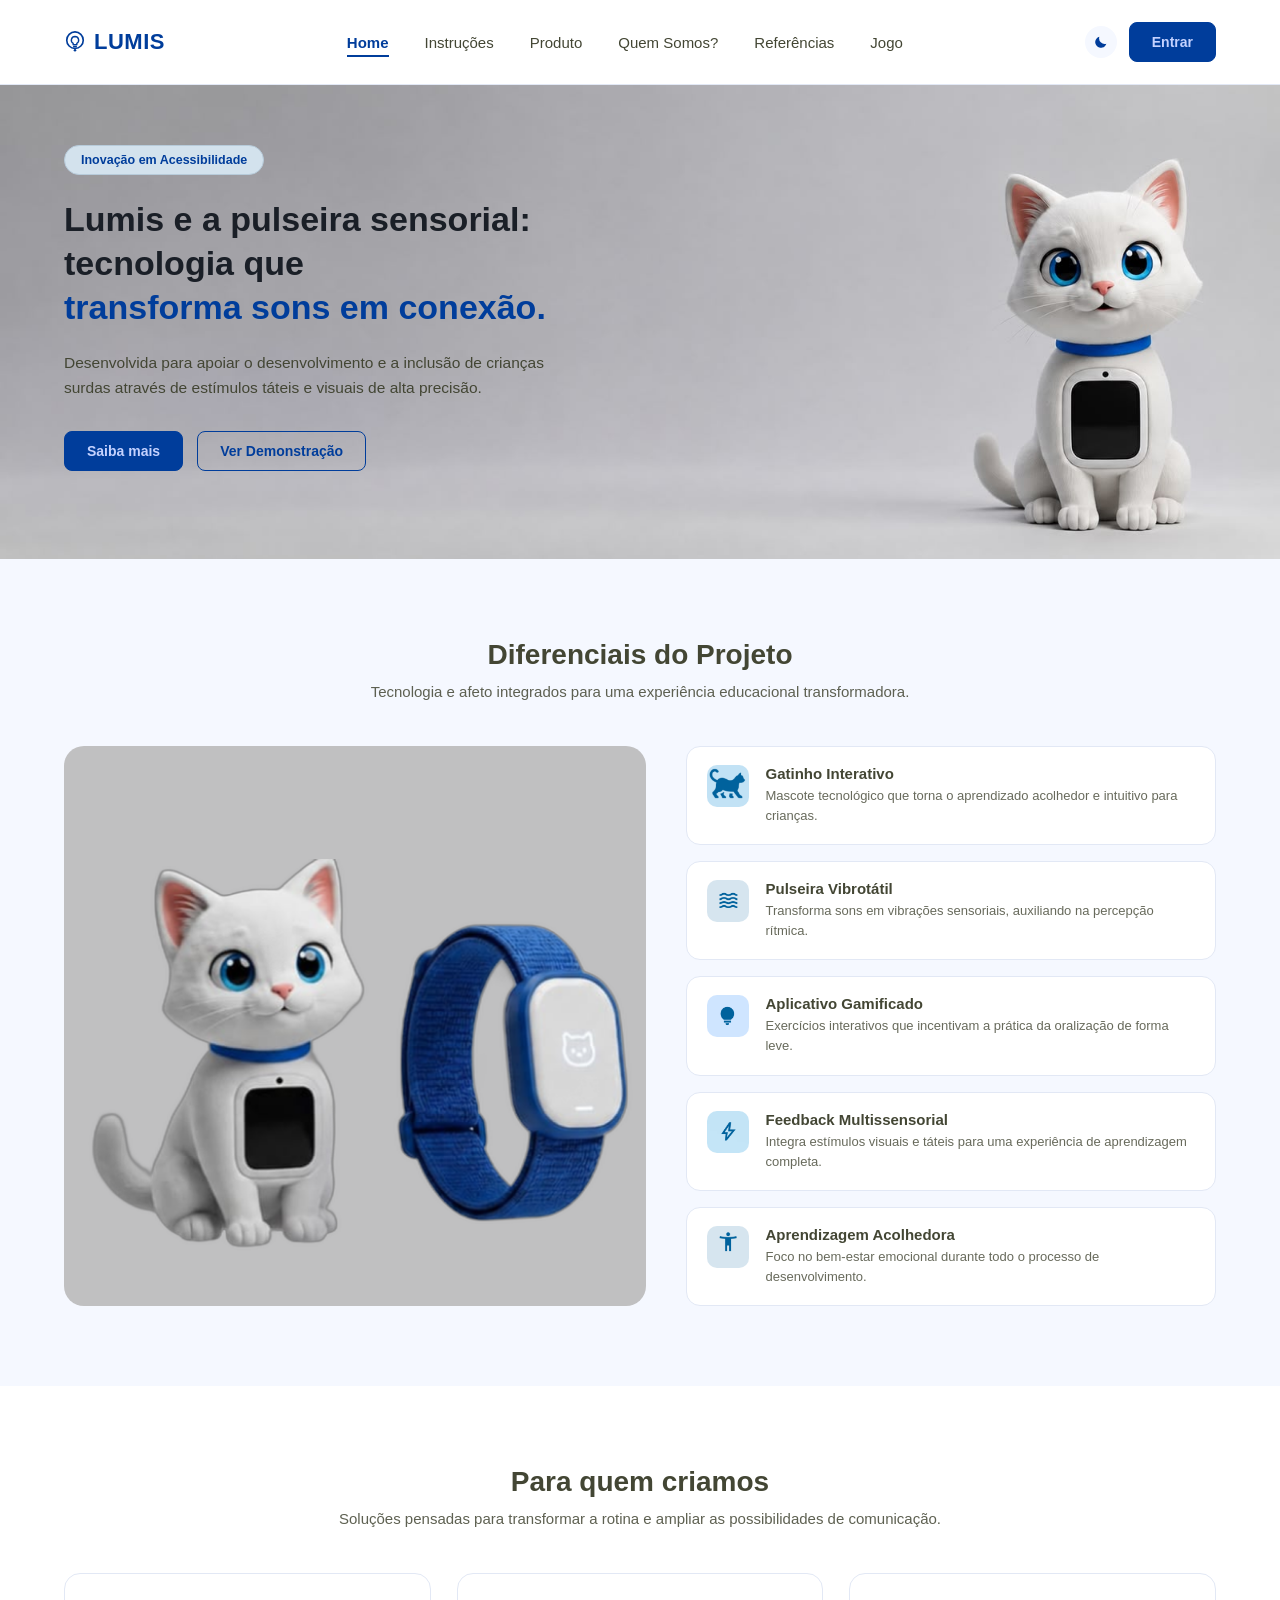
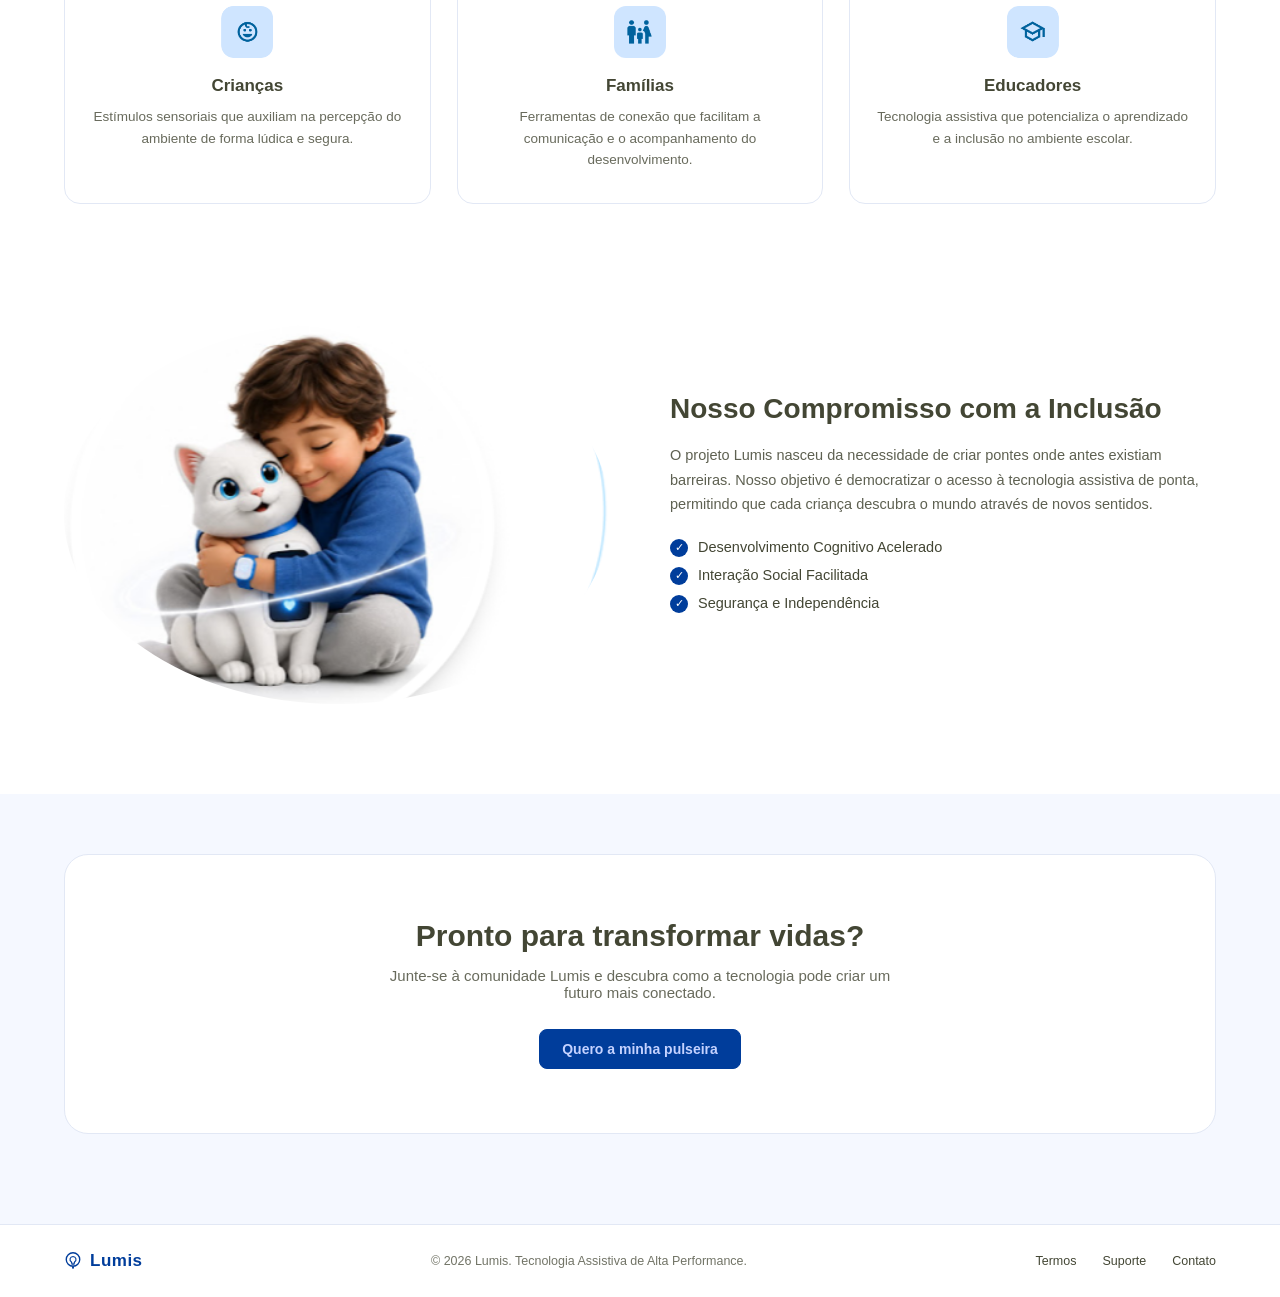
==== commit e127b1cc: "mudança de fundo da home" ====
--- a/index.html
+++ b/index.html
@@ -50,17 +50,16 @@
 
   <!-- HERO -->
   <section class="hero">
-    <div class="hero-copy">
-      <span class="badge">Inovação em Acessibilidade</span>
-      <h1>Lumis e a pulseira sensorial: tecnologia que <br><span class="text-azul">transforma sons em conexão.</span></h1>
-      <p>Desenvolvida para apoiar o desenvolvimento e a inclusão de crianças surdas através de estímulos táteis e visuais de alta precisão.</p>
-      <div class="hero-actions">
-        <a href="#" class="btn btn-primary">Saiba mais</a>
-        <a href="#" class="btn btn-outline">Ver Demonstração</a>
-      </div>
-    </div>
-    <div class="hero-image img-placeholder"><img src="./images/gato.jpeg" alt=""></div>
-  </section>
+  <div class="hero-copy">
+    <span class="badge">Inovação em Acessibilidade</span>
+    <h1>Lumis e a pulseira sensorial: tecnologia que <br><span class="text-azul">transforma sons em conexão.</span></h1>
+    <p>Desenvolvida para apoiar o desenvolvimento e a inclusão de crianças surdas através de estímulos táteis e visuais de alta precisão.</p>
+    <div class="hero-actions">
+      <a href="#" class="btn btn-primary">Saiba mais</a>
+      <a href="#" class="btn btn-outline">Ver Demonstração</a>
+    </div>
+  </div>
+</section>
 
   <!-- DIFERENCIAIS -->
   <section class="section-diferenciais">
--- a/style.css
+++ b/style.css
@@ -19,6 +19,8 @@
   -webkit-font-smoothing: antialiased;
 }
 
+
+
 .header-actions { display: flex; align-items: center; gap: 10px; }
 
 .theme-toggle {
@@ -131,11 +133,15 @@
 .hero {
   display: flex;
   align-items: center;
-  gap: 64px;
   padding: 60px 64px 88px;
-  background: color-mix(in srgb, var(--azul-hero) 6%, white);
-}
-.hero-copy { flex: 1; }
+  min-height: 460px;
+  background-color: #cfd0ce;
+  background-image: url('./images/gato_direita.png');
+  background-repeat: no-repeat;
+  background-position: right center;
+  background-size: cover;
+}
+.hero-copy { flex: 1; max-width: 560px; }
 .badge {
   display: inline-block;
   background: var(--bg-badge);
@@ -163,7 +169,6 @@
   margin-bottom: 30px;
 }
 .hero-actions { display: flex; gap: 14px; }
-.hero-image { flex: 1; height: 380px; }
 
 /* ---------- SECTION HEAD (shared) ---------- */
 .section-head { text-align: center; max-width: 620px; margin: 0 auto 46px; }
@@ -392,7 +397,13 @@
 .drawer-entrar .drawer-text, .drawer-entrar .drawer-icon svg { color: var(--azul); font-weight: 700; }
 
 @media (max-width: 900px) {
-  .hero { flex-direction: column; padding: 40px 24px; }
+  .hero {
+    flex-direction: column;
+    padding: 40px 24px;
+    background-image: none;
+    background-color: #eef1f4;
+  }
+  .hero-copy { max-width: 100%; }
   nav, .section-diferenciais, .section-audiencia, .section-compromisso, .section-cta-wrap, footer { padding-left: 24px; padding-right: 24px; }
   .diferenciais-grid { grid-template-columns: 1fr; }
   .audiencia-grid { grid-template-columns: 1fr; }
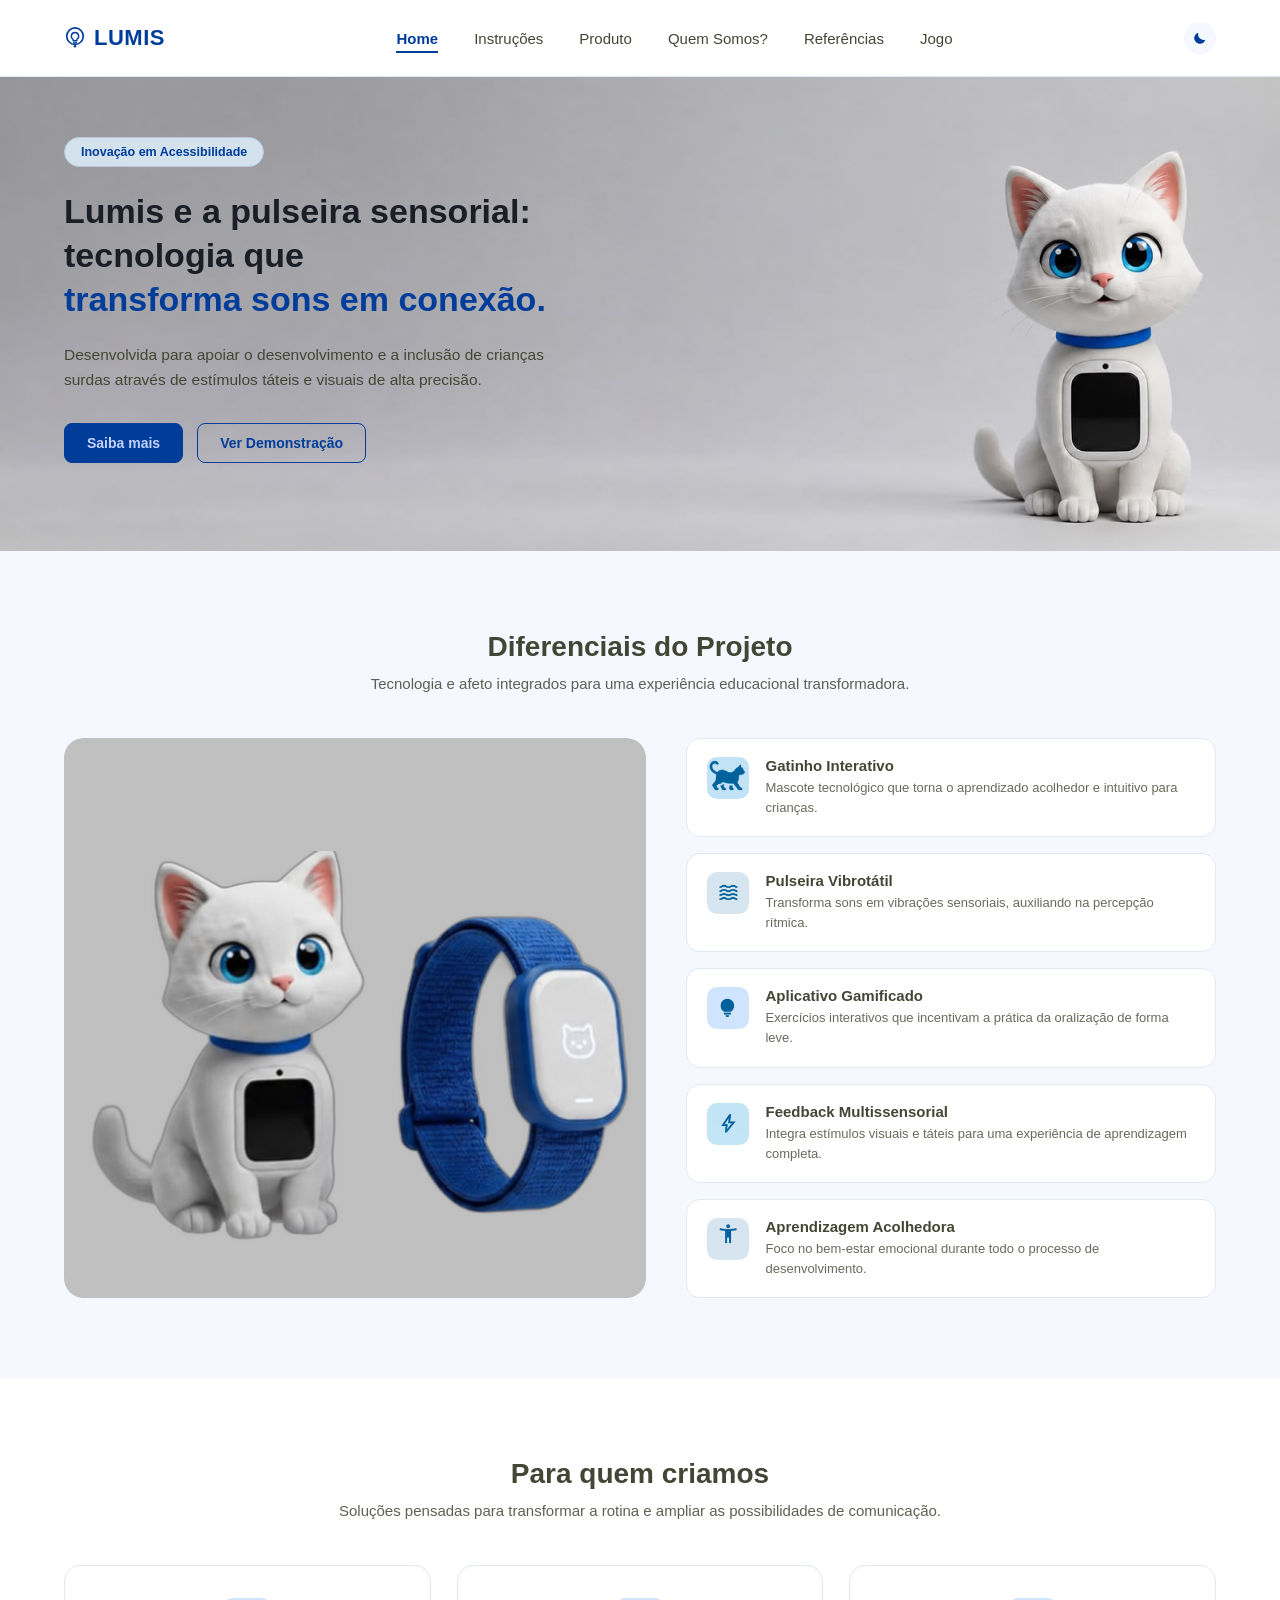
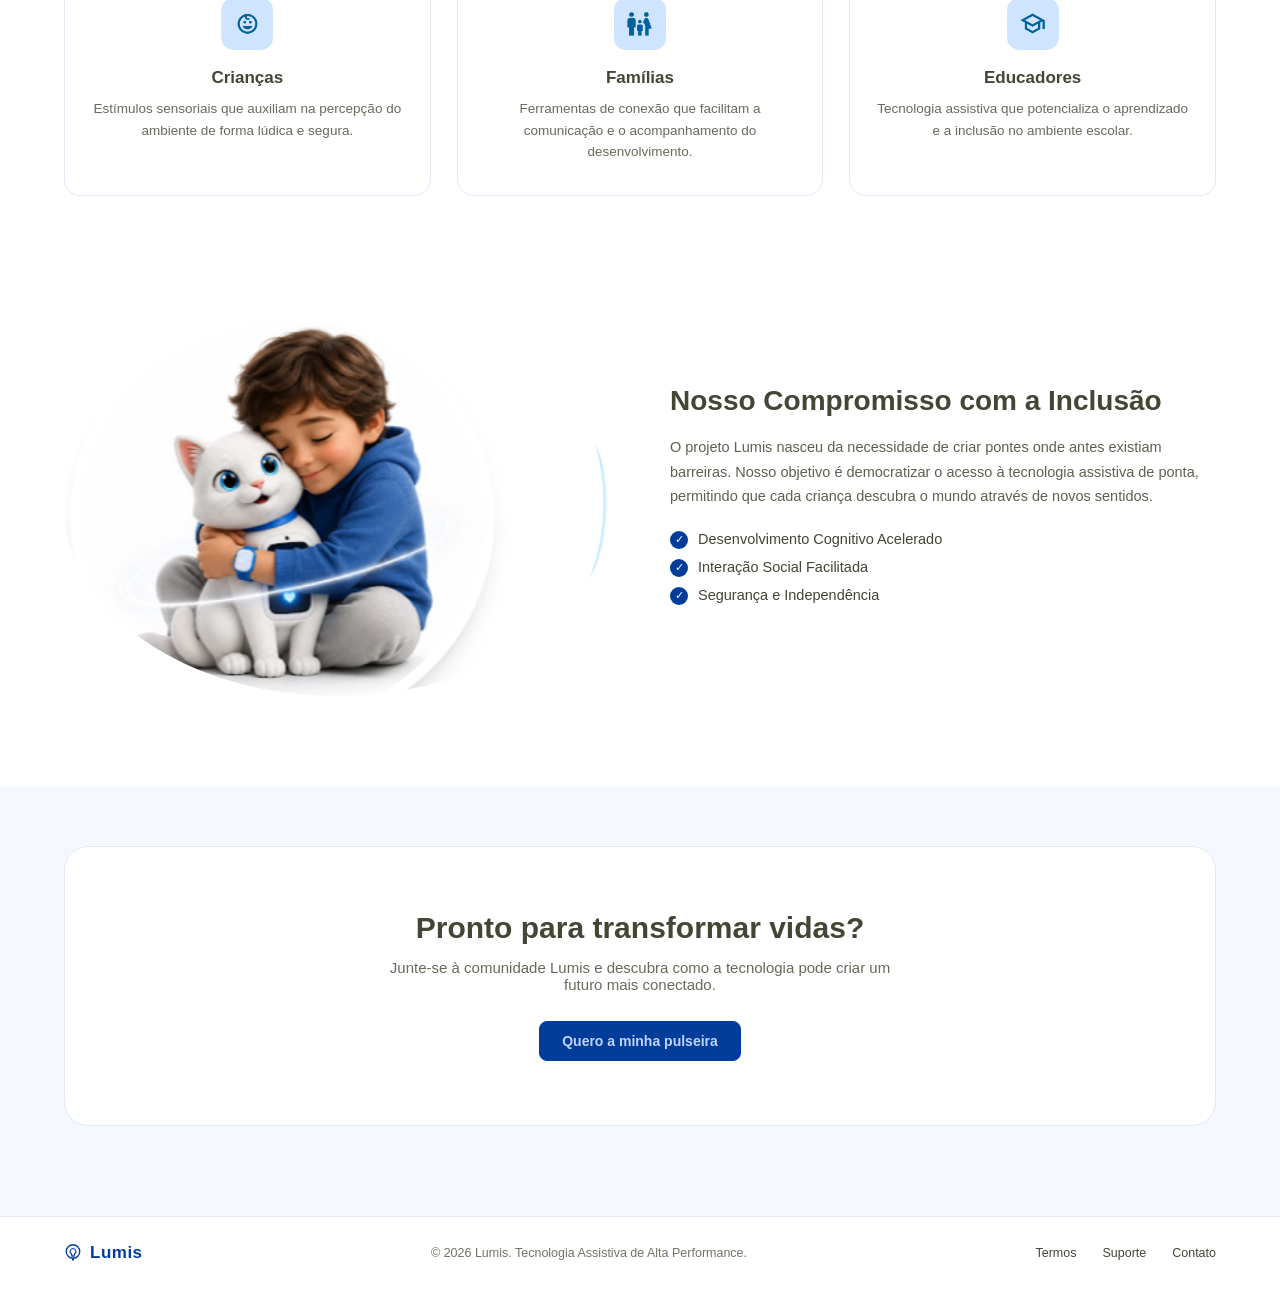
==== commit aaec46e0: "Exclusão do botão de Entrar" ====
--- a/index.html
+++ b/index.html
@@ -37,7 +37,6 @@
         </svg>
       </a>
 
-      <a href="#" class="btn btn-primary btn-desktop-only">Entrar</a>
 
       <!-- Botão hambúrguer — só aparece em telas mobile -->
       <button class="menu-btn" id="menuBtn" aria-label="Abrir menu">
@@ -55,7 +54,7 @@
     <h1>Lumis e a pulseira sensorial: tecnologia que <br><span class="text-azul">transforma sons em conexão.</span></h1>
     <p>Desenvolvida para apoiar o desenvolvimento e a inclusão de crianças surdas através de estímulos táteis e visuais de alta precisão.</p>
     <div class="hero-actions">
-      <a href="#" class="btn btn-primary">Saiba mais</a>
+      <a href="./produto-m-claro.html" class="btn btn-primary">Saiba mais</a>
       <a href="#" class="btn btn-outline">Ver Demonstração</a>
     </div>
   </div>
@@ -221,7 +220,7 @@
           </svg></span>
           <span class="drawer-text">Produto</span>
         </a>
-        <a href="#" class="drawer-link">
+        <a href="./quem-somos-claro.html" class="drawer-link">
           <span class="drawer-icon"><svg width="18" height="18" viewBox="0 0 24 24" fill="none" xmlns="http://www.w3.org/2000/svg">
             <circle cx="9" cy="8" r="3" stroke="currentColor" stroke-width="1.6"/>
             <path d="M3.5 20a5.5 5.5 0 0 1 11 0" stroke="currentColor" stroke-width="1.6" stroke-linecap="round"/>
@@ -230,14 +229,14 @@
           </svg></span>
           <span class="drawer-text">Quem somos?</span>
         </a>
-        <a href="#" class="drawer-link">
+        <a href="./referencias-claro.html" class="drawer-link">
           <span class="drawer-icon"><svg width="18" height="18" viewBox="0 0 24 24" fill="none" xmlns="http://www.w3.org/2000/svg">
             <path d="M12 6c-1.8-1.2-4.2-1.5-6-1v13c1.8-.5 4.2-.2 6 1 1.8-1.2 4.2-1.5 6-1V5c-1.8-.5-4.2-.2-6 1z" stroke="currentColor" stroke-width="1.6" stroke-linejoin="round"/>
             <path d="M12 6v13" stroke="currentColor" stroke-width="1.6"/>
           </svg></span>
           <span class="drawer-text">Referências</span>
         </a>
-        <a href="#" class="drawer-link">
+        <a href="./jogo-claro.html" class="drawer-link">
           <span class="drawer-icon"><svg width="18" height="18" viewBox="0 0 24 24" fill="none" xmlns="http://www.w3.org/2000/svg">
             <path d="M17.32 5H6.68a4 4 0 0 0-3.978 3.59c-.006.052-.01.101-.017.152C2.604 9.416 2 14.456 2 16a3 3 0 0 0 3 3c1 0 1.5-.5 2-1l1.414-1.414A2 2 0 0 1 9.828 16h4.344a2 2 0 0 1 1.414.586L17 18c.5.5 1 1 2 1a3 3 0 0 0 3-3c0-1.545-.604-6.584-.685-7.258-.007-.05-.011-.1-.017-.151A4 4 0 0 0 17.32 5z" stroke="currentColor" stroke-width="1.6" stroke-linecap="round" stroke-linejoin="round"/>
             <path d="M6 12h4M8 10v4" stroke="currentColor" stroke-width="1.6" stroke-linecap="round"/>
--- a/style.css
+++ b/style.css
@@ -414,4 +414,8 @@
   .btn-desktop-only { display: none; }
   .menu-btn { display: flex; }
   .drawer-overlay { display: block; }
+}
+
+html {
+  scroll-behavior: smooth;
 }
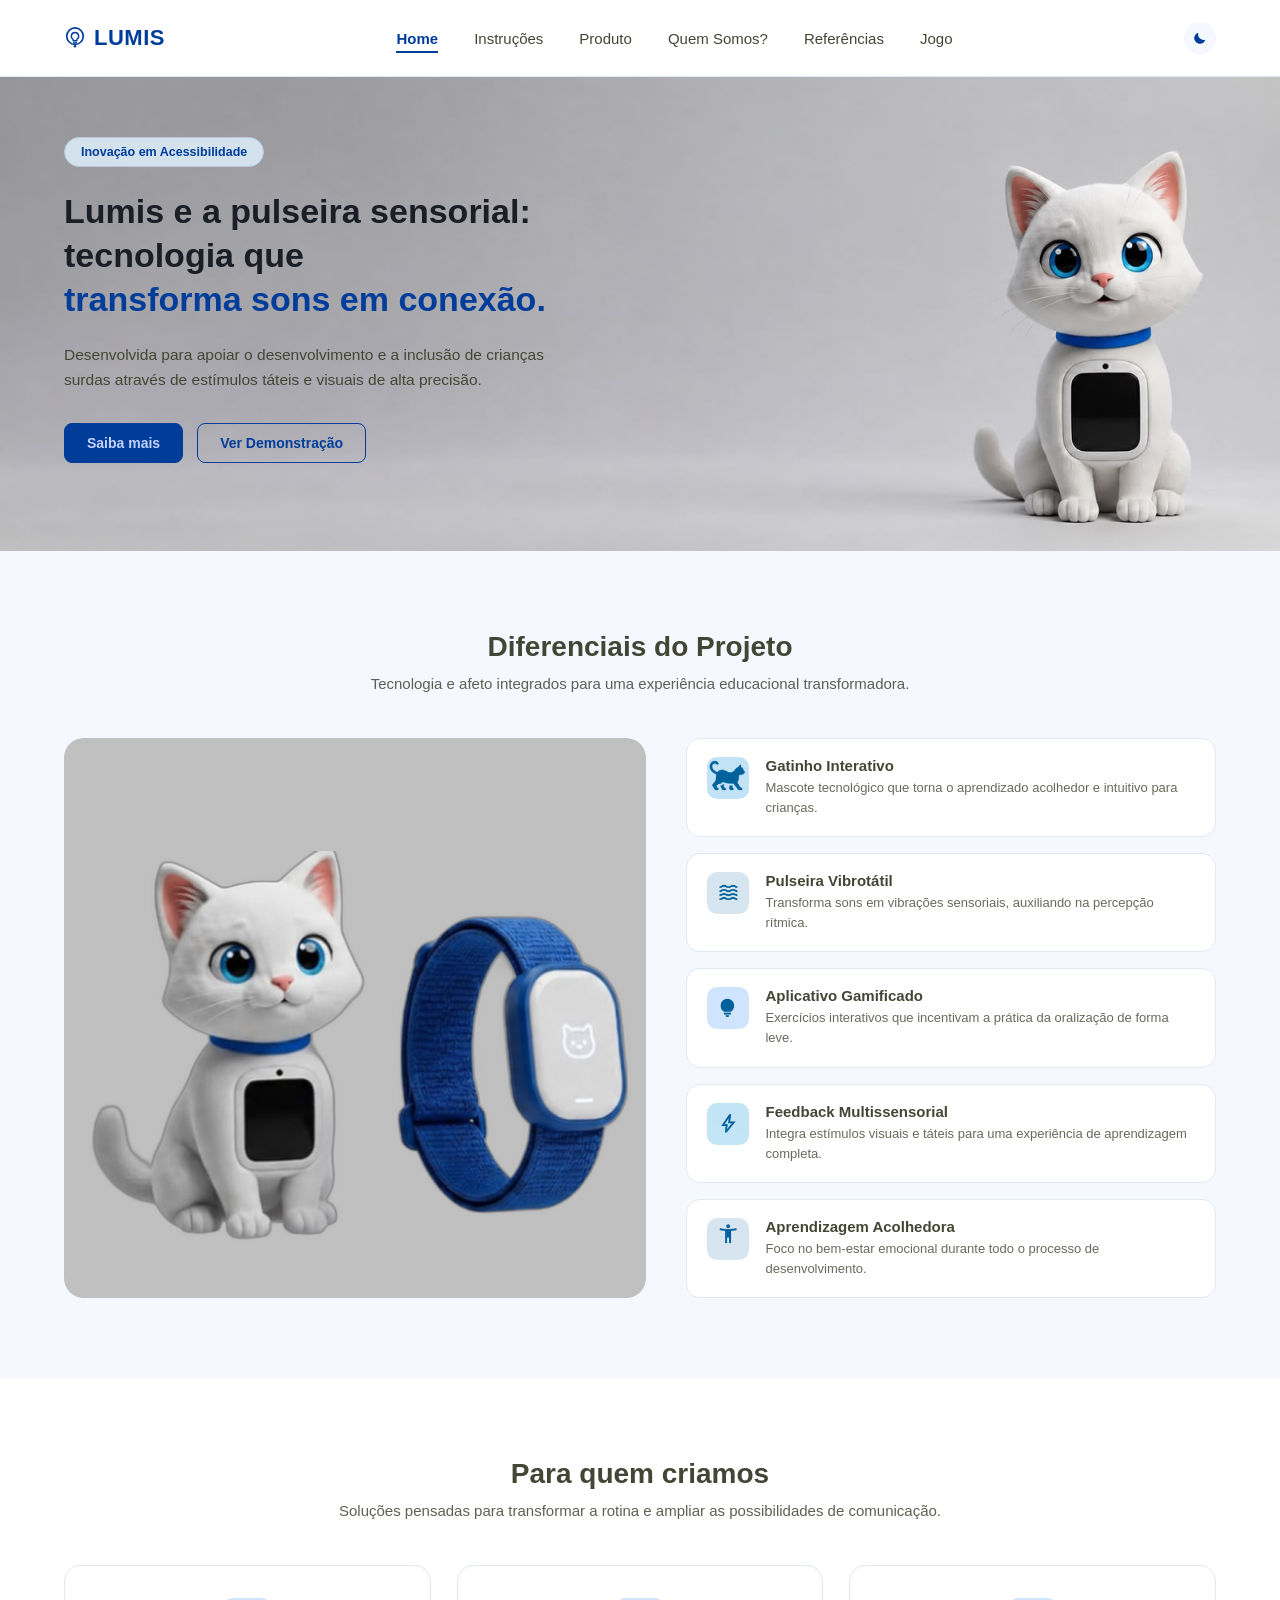
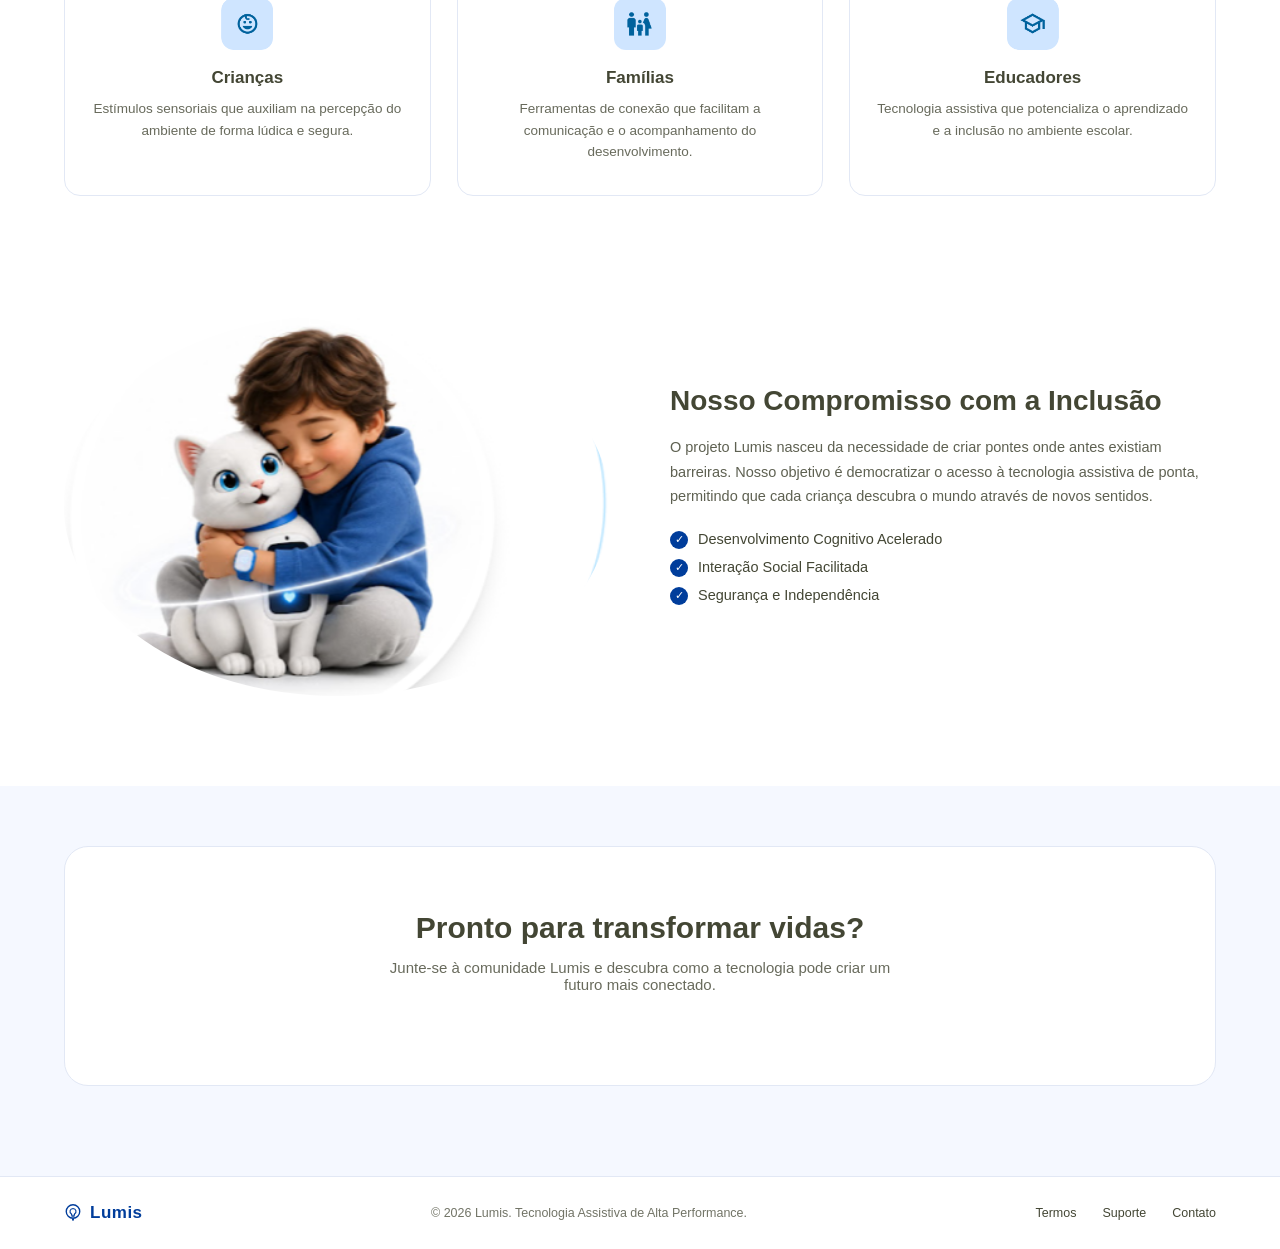
==== commit 245644e5: "Exclusão de botão na HOME" ====
--- a/index.html
+++ b/index.html
@@ -152,7 +152,6 @@
     <div class="cta-card">
       <h2>Pronto para transformar vidas?</h2>
       <p>Junte-se à comunidade Lumis e descubra como a tecnologia pode criar um futuro mais conectado.</p>
-      <a href="#" class="btn btn-primary">Quero a minha pulseira</a>
     </div>
   </section>
 
